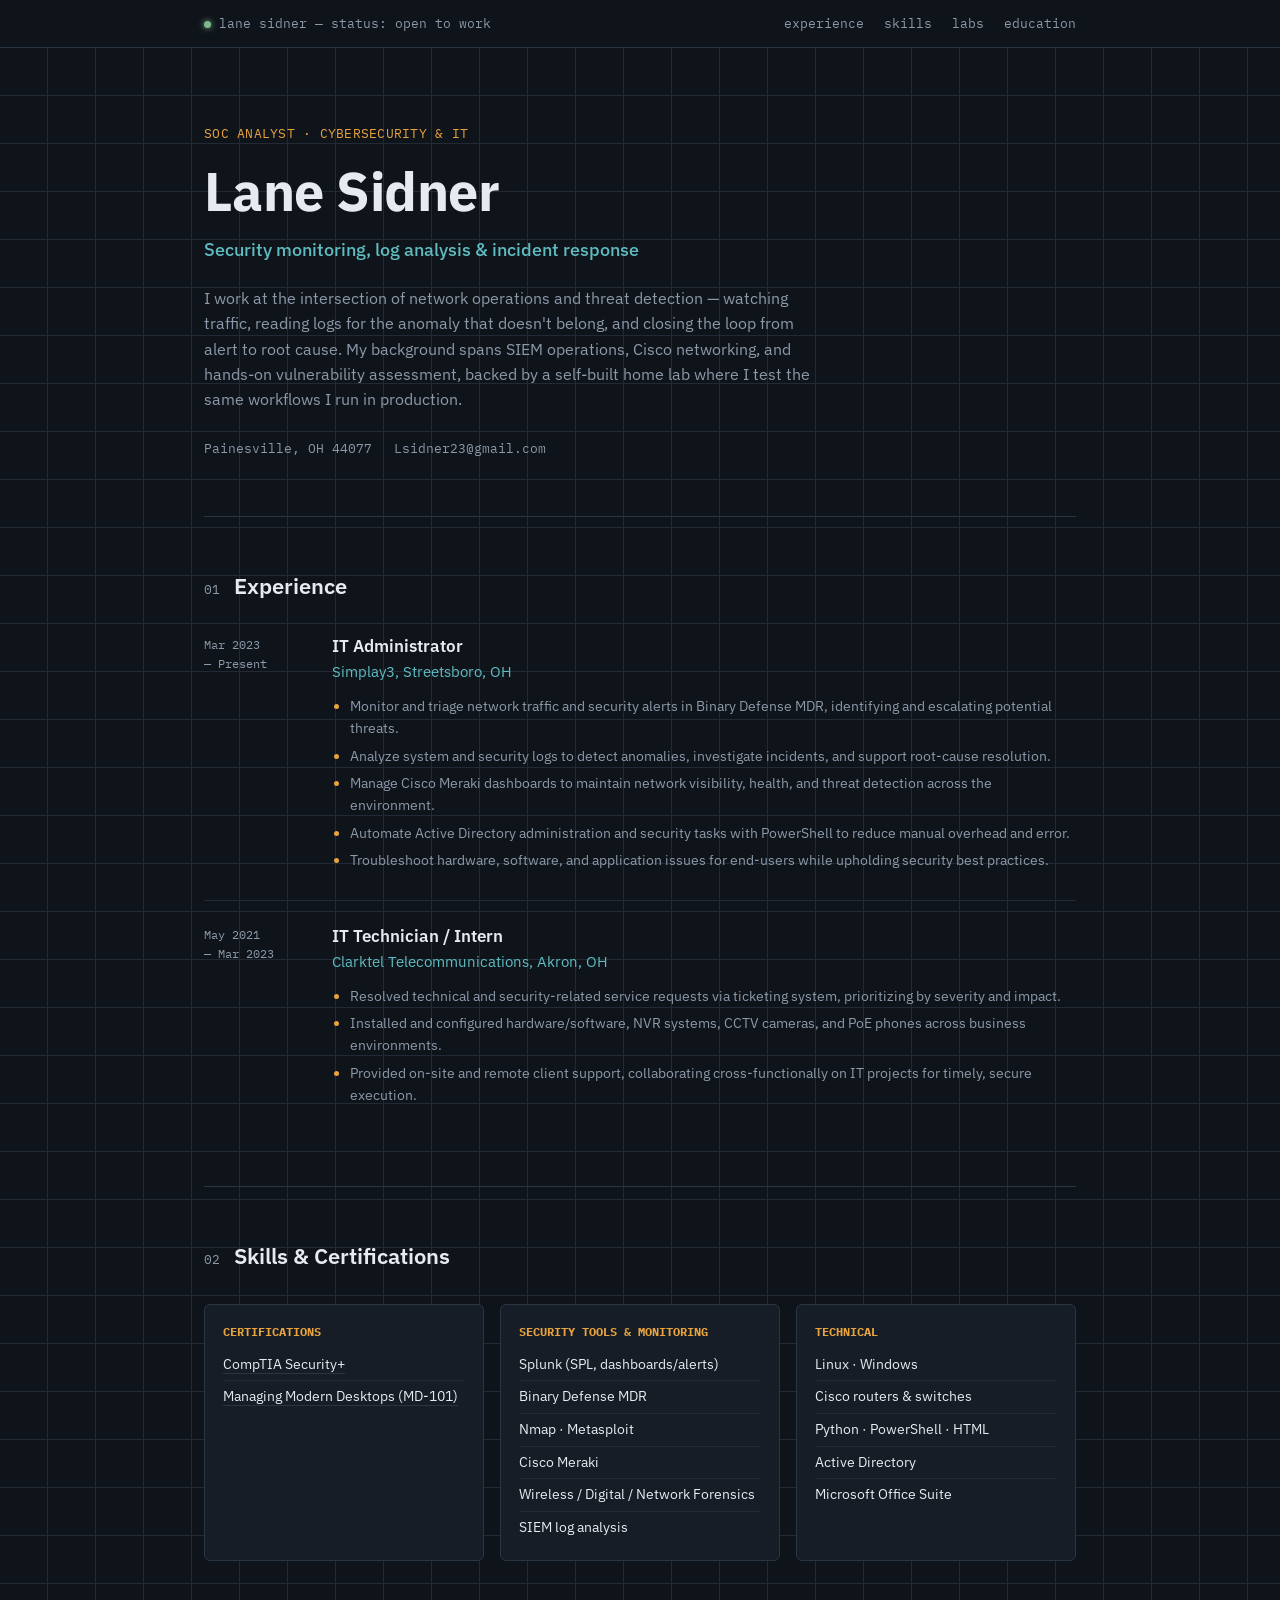
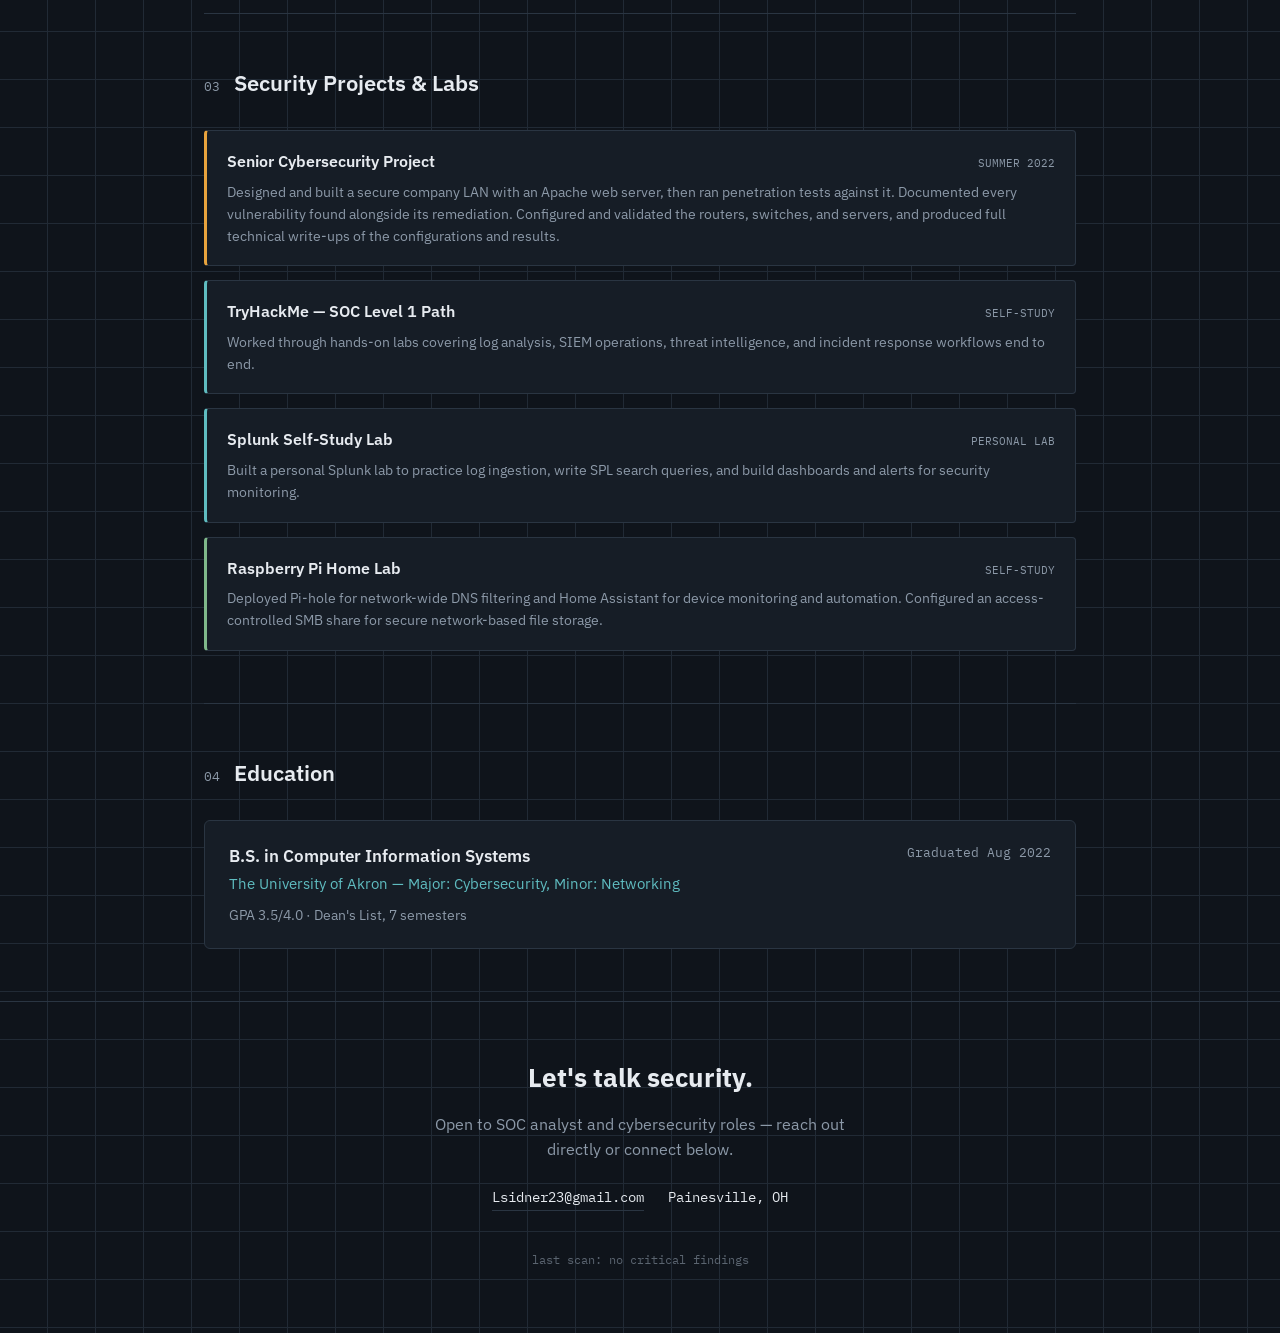
==== index.html @ 6b0961bf "added favicon to index.html" ====
<!DOCTYPE html>
<html lang="en">
<head>
<meta charset="UTF-8">
<meta name="viewport" content="width=device-width, initial-scale=1.0">
<icon rel="icon" type="image/png" href="favicon.png">
<title>Lane Sidner — SOC Analyst</title>
<link rel="preconnect" href="https://fonts.googleapis.com">
<link rel="preconnect" href="https://fonts.gstatic.com" crossorigin>
<link href="https://fonts.googleapis.com/css2?family=IBM+Plex+Sans:wght@400;500;600;700&family=IBM+Plex+Mono:wght@400;500;600&display=swap" rel="stylesheet">
<link rel="stylesheet" href="css/style.css">
</head>
<body>

  <div class="statusbar">
    <div class="statusbar-inner">
      <div><span class="dot"></span>lane sidner — status: open to work</div>
      <nav>
        <a href="#experience">experience</a>
        <a href="#skills">skills</a>
        <a href="#projects">labs</a>
        <a href="#education">education</a>
      </nav>
    </div>
  </div>

  <div class="wrap">
    <section class="hero" style="border-top:none;">
      <div class="hero-tag mono">SOC ANALYST · CYBERSECURITY & IT</div>
      <h1>Lane Sidner</h1>
      <div class="hero-role">Security monitoring, log analysis &amp; incident response</div>
      <p class="hero-summary">
        I work at the intersection of network operations and threat detection — watching traffic, reading logs for the anomaly that doesn't belong, and closing the loop from alert to root cause. My background spans SIEM operations, Cisco networking, and hands-on vulnerability assessment, backed by a self-built home lab where I test the same workflows I run in production.
      </p>
      <div class="hero-meta">
        <span>Painesville, OH 44077</span>
        <a href="mailto:Lsidner23@gmail.com">Lsidner23@gmail.com</a>
      </div>
    </section>

    <section id="experience">
      <div class="section-head">
        <span class="section-num mono">01</span>
        <h2>Experience</h2>
      </div>
      <div class="log">
        <div class="log-entry">
          <div class="log-time mono"><span>Mar 2023</span><span>— Present</span></div>
          <div class="log-body">
            <h3>IT Administrator</h3>
            <div class="org">Simplay3, Streetsboro, OH</div>
            <ul>
              <li>Monitor and triage network traffic and security alerts in Binary Defense MDR, identifying and escalating potential threats.</li>
              <li>Analyze system and security logs to detect anomalies, investigate incidents, and support root-cause resolution.</li>
              <li>Manage Cisco Meraki dashboards to maintain network visibility, health, and threat detection across the environment.</li>
              <li>Automate Active Directory administration and security tasks with PowerShell to reduce manual overhead and error.</li>
              <li>Troubleshoot hardware, software, and application issues for end-users while upholding security best practices.</li>
            </ul>
          </div>
        </div>
        <div class="log-entry">
          <div class="log-time mono"><span>May 2021</span><span>— Mar 2023</span></div>
          <div class="log-body">
            <h3>IT Technician / Intern</h3>
            <div class="org">Clarktel Telecommunications, Akron, OH</div>
            <ul>
              <li>Resolved technical and security-related service requests via ticketing system, prioritizing by severity and impact.</li>
              <li>Installed and configured hardware/software, NVR systems, CCTV cameras, and PoE phones across business environments.</li>
              <li>Provided on-site and remote client support, collaborating cross-functionally on IT projects for timely, secure execution.</li>
            </ul>
          </div>
        </div>
      </div>
    </section>

    <section id="skills">
      <div class="section-head">
        <span class="section-num mono">02</span>
        <h2>Skills &amp; Certifications</h2>
      </div>
      <div class="skill-grid">
        <div class="skill-panel">
          <h3>CERTIFICATIONS</h3>
          <ul>
            <li><a class="cert-link" href="https://www.credly.com/badges/b63eeec4-1866-4bcc-9f22-3bd7eb9d2d7c" target="_blank" rel="noopener">CompTIA Security+</a></li>
            <li><a class="cert-link" href="https://www.credly.com/badges/5a7f8c78-2824-4bd7-8160-8d146c3b6dd7" target="_blank" rel="noopener">Managing Modern Desktops (MD-101)</a></li>
          </ul>
        </div>
        <div class="skill-panel">
          <h3>SECURITY TOOLS &amp; MONITORING</h3>
          <ul>
            <li>Splunk (SPL, dashboards/alerts)</li>
            <li>Binary Defense MDR</li>
            <li>Nmap · Metasploit</li>
            <li>Cisco Meraki</li>
            <li>Wireless / Digital / Network Forensics</li>
            <li>SIEM log analysis</li>
          </ul>
        </div>
        <div class="skill-panel">
          <h3>TECHNICAL</h3>
          <ul>
            <li>Linux · Windows</li>
            <li>Cisco routers &amp; switches</li>
            <li>Python · PowerShell · HTML</li>
            <li>Active Directory</li>
            <li>Microsoft Office Suite</li>
          </ul>
        </div>
      </div>
    </section>

    <section id="projects">
      <div class="section-head">
        <span class="section-num mono">03</span>
        <h2>Security Projects &amp; Labs</h2>
      </div>
      <div class="proj-grid">
        <div class="proj">
          <div class="proj-head">
            <h3>Senior Cybersecurity Project</h3>
            <span class="sev mono">SUMMER 2022</span>
          </div>
          <p>Designed and built a secure company LAN with an Apache web server, then ran penetration tests against it. Documented every vulnerability found alongside its remediation. Configured and validated the routers, switches, and servers, and produced full technical write-ups of the configurations and results.</p>
        </div>
        <div class="proj tone-cyan">
          <div class="proj-head">
            <h3><a class="proj-link" href="https://tryhackme.com/p/flyingpurpleman" target="_blank" rel="noopener">TryHackMe — SOC Level 1 Path</a></h3>
            <span class="sev mono">SELF-STUDY</span>
          </div>
          <p>Worked through hands-on labs covering log analysis, SIEM operations, threat intelligence, and incident response workflows end to end.</p>
        </div>
        <div class="proj tone-cyan">
          <div class="proj-head">
            <h3>Splunk Self-Study Lab</h3>
            <span class="sev mono">PERSONAL LAB</span>
          </div>
          <p>Built a personal Splunk lab to practice log ingestion, write SPL search queries, and build dashboards and alerts for security monitoring.</p>
        </div>
        <div class="proj tone-green">
          <div class="proj-head">
            <h3>Raspberry Pi Home Lab</h3>
            <span class="sev mono">SELF-STUDY</span>
          </div>
          <p>Deployed Pi-hole for network-wide DNS filtering and Home Assistant for device monitoring and automation. Configured an access-controlled SMB share for secure network-based file storage.</p>
        </div>
      </div>
    </section>

    <section id="education">
      <div class="section-head">
        <span class="section-num mono">04</span>
        <h2>Education</h2>
      </div>
      <div class="edu">
        <div>
          <h3>B.S. in Computer Information Systems</h3>
          <div class="school">The University of Akron — Major: Cybersecurity, Minor: Networking</div>
          <div class="details">GPA 3.5/4.0 · Dean's List, 7 semesters</div>
        </div>
        <div class="date mono">Graduated Aug 2022</div>
      </div>
    </section>
  </div>

  <footer>
    <div class="wrap">
      <h2>Let's talk security.</h2>
      <p>Open to SOC analyst and cybersecurity roles — reach out directly or connect below.</p>
      <div class="contact-row">
        <a href="mailto:Lsidner23@gmail.com">Lsidner23@gmail.com</a>
        <span>Painesville, OH</span>
      </div>
      <div class="foot-note">last scan: no critical findings</div>
    </div>
  </footer>

</body>
</html>
---- css/style.css ----
:root{
    --bg: #0F141B;
    --bg-panel: #161D26;
    --bg-panel-raised: #1B2430;
    --line: #2A3542;
    --line-soft: #212A35;
    --text: #E7EBF0;
    --text-dim: #8C99A8;
    --amber: #E8A33D;
    --cyan: #5FBCC0;
    --red: #D9695F;
    --green: #7FB88A;
  }
  *{box-sizing:border-box; margin:0; padding:0;}
  html{scroll-behavior:smooth;}
  body{
    background: var(--bg);
    color: var(--text);
    font-family: 'IBM Plex Sans', sans-serif;
    line-height: 1.55;
    -webkit-font-smoothing: antialiased;
  }
  .mono{ font-family:'IBM Plex Mono', monospace; }
  a{ color: inherit; }

  /* subtle background grid, evokes a monitoring console without being literal */
  body{
    background-image:
      linear-gradient(var(--line-soft) 1px, transparent 1px),
      linear-gradient(90deg, var(--line-soft) 1px, transparent 1px);
    background-size: 48px 48px;
    background-position: -1px -1px;
  }

  .wrap{ max-width: 920px; margin: 0 auto; padding: 0 24px; }

  /* ---------- Top status bar ---------- */
  .statusbar{
    border-bottom: 1px solid var(--line);
    background: rgba(15,20,27,0.9);
    backdrop-filter: blur(6px);
    position: sticky; top:0; z-index: 10;
  }
  .statusbar-inner{
    max-width: 920px; margin:0 auto; padding: 14px 24px;
    display:flex; align-items:center; justify-content:space-between;
    font-family:'IBM Plex Mono', monospace; font-size: 12.5px; color: var(--text-dim);
  }
  .statusbar-inner .dot{
    display:inline-block; width:7px; height:7px; border-radius:50%;
    background: var(--green); margin-right:8px; box-shadow: 0 0 6px var(--green);
  }
  .statusbar nav{ display:flex; gap: 20px; }
  .statusbar nav a{ text-decoration:none; color: var(--text-dim); transition: color .15s; }
  .statusbar nav a:hover{ color: var(--cyan); }

  /* ---------- Hero ---------- */
  .hero{ padding: 76px 0 56px; }
  .hero-tag{
    font-family:'IBM Plex Mono', monospace;
    font-size: 12.5px; color: var(--amber);
    letter-spacing: 0.02em;
    margin-bottom: 18px;
  }
  .hero h1{
    font-size: clamp(2.4rem, 6vw, 3.4rem);
    font-weight: 700;
    letter-spacing: -0.01em;
    line-height: 1.08;
    max-width: 11ch;
  }
  .hero-role{
    margin-top: 14px;
    font-size: 1.15rem;
    color: var(--cyan);
    font-weight: 500;
  }
  .hero-summary{
    margin-top: 22px;
    max-width: 62ch;
    color: var(--text-dim);
    font-size: 1.02rem;
  }
  .hero-meta{
    margin-top: 28px;
    display:flex; flex-wrap:wrap; gap: 10px 22px;
    font-family:'IBM Plex Mono', monospace;
    font-size: 13px; color: var(--text-dim);
  }
  .hero-meta a{ text-decoration:none; color: var(--text-dim); }
  .hero-meta a:hover{ color: var(--amber); }

  /* ---------- Section shell ---------- */
  section{ padding: 52px 0; border-top: 1px solid var(--line); }
  .section-head{
    display:flex; align-items:baseline; gap: 14px;
    margin-bottom: 30px;
  }
  .section-num{
    font-family:'IBM Plex Mono', monospace;
    color: var(--text-dim); font-size: 13px;
  }
  .section-head h2{
    font-size: 1.4rem; font-weight: 600;
  }

  /* ---------- Skills: grouped panels ---------- */
  .skill-grid{
    display:grid; grid-template-columns: repeat(3, 1fr); gap: 16px;
  }
  .skill-panel{
    background: var(--bg-panel);
    border: 1px solid var(--line);
    border-radius: 6px;
    padding: 18px 18px 16px;
  }
  .skill-panel h3{
    font-family:'IBM Plex Mono', monospace;
    font-size: 12px; color: var(--amber);
    margin-bottom: 12px;
  }
  .skill-panel ul{ list-style:none; }
  .skill-panel li{
    font-size: 14px; color: var(--text);
    padding: 5px 0;
    border-top: 1px solid var(--line-soft);
  }
  .skill-panel li:first-child{ border-top:none; padding-top:0; }
  .cert-link{
    text-decoration: none; color: var(--text);
    border-bottom: 1px solid var(--line);
    transition: color .15s, border-color .15s;
  }
  .cert-link:hover{ color: var(--amber); border-color: var(--amber); }

  /* ---------- Experience: log entries ---------- */
  .log{ display:flex; flex-direction:column; }
  .log-entry{
    display:grid;
    grid-template-columns: 108px 1fr;
    gap: 20px;
    padding: 22px 0;
    border-top: 1px solid var(--line-soft);
  }
  .log-entry:first-child{ border-top:none; padding-top:0; }
  .log-time{
    font-family:'IBM Plex Mono', monospace;
    font-size: 12px; color: var(--text-dim);
    padding-top: 3px;
  }
  .log-time span{ display:block; }
  .log-body h3{ font-size: 1.05rem; font-weight: 600; }
  .log-body .org{ color: var(--cyan); font-size: 0.92rem; margin-top: 2px; }
  .log-body ul{ margin-top: 12px; padding-left: 18px; }
  .log-body li{ font-size: 14px; color: var(--text-dim); margin-bottom: 6px; }
  .log-body li::marker{ color: var(--amber); }

  /* ---------- Projects: incident-card style ---------- */
  .proj-grid{ display:flex; flex-direction:column; gap: 14px; }
  .proj{
    background: var(--bg-panel);
    border: 1px solid var(--line);
    border-left: 3px solid var(--amber);
    border-radius: 4px;
    padding: 18px 20px;
  }
  .proj.tone-cyan{ border-left-color: var(--cyan); }
  .proj.tone-green{ border-left-color: var(--green); }
  .proj-head{
    display:flex; align-items:baseline; justify-content:space-between; gap:12px; flex-wrap:wrap;
  }
  .proj-head h3{ font-size: 1rem; font-weight: 600; }
  .proj-head .sev{
    font-family:'IBM Plex Mono', monospace; font-size: 11px; color: var(--text-dim);
  }
  .proj p{ margin-top: 8px; color: var(--text-dim); font-size: 14px; }
  .proj-link{
  text-decoration: none; color: inherit;
  border-bottom: 1px solid transparent;
  transition: color .15s, border-color .15s;
}
.proj-link:hover{ color: var(--cyan); border-bottom-color: var(--cyan); }
.directory-link{
  display:inline-block; margin-top:20px; color:var(--amber);
  font-size:12px; text-decoration:none; letter-spacing:.01em;
  transition:color .15s;
}
.directory-link:hover{ color:var(--cyan); }

/* ---------- Project directory and detail pages ---------- */
.page-header{ padding:56px 0 34px; }
.page-header h1{ font-size:clamp(2rem,5vw,3rem); line-height:1.1; margin-top:12px; }
.page-header p{ max-width:62ch; margin-top:16px; color:var(--text-dim); }
.back-link{
  color:var(--text-dim); font-size:12px; text-decoration:none;
  transition:color .15s;
}
.back-link:hover{ color:var(--cyan); }
.directory-grid{ display:grid; grid-template-columns:repeat(2,1fr); gap:16px; }
.directory-card{
  display:block; background:var(--bg-panel); border:1px solid var(--line);
  border-left:3px solid var(--amber); border-radius:4px; padding:20px;
  text-decoration:none; transition:border-color .15s, background .15s;
}
.directory-card.tone-cyan{ border-left-color:var(--cyan); }
.directory-card.tone-green{ border-left-color:var(--green); }
.directory-card:hover{ background:var(--bg-panel-raised); border-color:var(--cyan); }
.directory-card h2{ font-size:1.05rem; font-weight:600; }
.directory-card .meta{ display:block; margin-top:8px; color:var(--text-dim); font:11px 'IBM Plex Mono',monospace; }
.directory-card p{ margin-top:14px; color:var(--text-dim); font-size:14px; }
.detail-header{ border-bottom:1px solid var(--line); }
.detail-label{ color:var(--amber); font:12px 'IBM Plex Mono',monospace; letter-spacing:.03em; }
.detail-layout{ display:grid; grid-template-columns:1fr 240px; gap:40px; padding:48px 0 64px; }
.detail-body h2{ font-size:1.15rem; margin:30px 0 10px; }
.detail-body h2:first-child{ margin-top:0; }
.detail-body p, .detail-body li{ color:var(--text-dim); font-size:15px; }
.detail-body ul{ padding-left:20px; margin-top:10px; }
.detail-body li{ margin-bottom:8px; }
.detail-sidebar{ border-left:1px solid var(--line); padding-left:22px; }
.detail-sidebar h2{ color:var(--amber); font:12px 'IBM Plex Mono',monospace; margin-bottom:12px; }
.detail-sidebar ul{ list-style:none; }
.detail-sidebar li{ border-top:1px solid var(--line-soft); color:var(--text-dim); font-size:13px; padding:8px 0; }
.detail-sidebar li:first-child{ border-top:0; padding-top:0; }

  /* ---------- Education ---------- */
  .edu{
    background: var(--bg-panel);
    border: 1px solid var(--line);
    border-radius: 6px;
    padding: 22px 24px;
    display:flex; justify-content:space-between; align-items:flex-start; gap: 20px; flex-wrap:wrap;
  }
  .edu h3{ font-size: 1.05rem; font-weight: 600; }
  .edu .school{ color: var(--cyan); margin-top: 3px; font-size: 0.92rem; }
  .edu .details{ margin-top: 10px; color: var(--text-dim); font-size: 13.5px; }
  .edu .date{
    font-family:'IBM Plex Mono', monospace; font-size: 12.5px; color: var(--text-dim);
    white-space: nowrap;
  }

  /* ---------- Footer / contact ---------- */
  footer{
    padding: 56px 0 64px;
    border-top: 1px solid var(--line);
    text-align:center;
  }
  footer h2{ font-size: 1.6rem; font-weight: 700; margin-bottom: 14px; }
  footer p{ color: var(--text-dim); max-width: 44ch; margin: 0 auto 26px; }
  .contact-row{
    display:flex; justify-content:center; gap: 24px; flex-wrap:wrap;
    font-family:'IBM Plex Mono', monospace; font-size: 13.5px;
  }
  .contact-row a{ text-decoration:none; color: var(--text); border-bottom: 1px solid var(--line); padding-bottom: 2px; transition: border-color .15s, color .15s; }
  .contact-row a:hover{ color: var(--amber); border-color: var(--amber); }
  .foot-note{
    margin-top: 40px; font-family:'IBM Plex Mono', monospace; font-size: 11.5px; color: var(--text-dim); opacity:.6;
  }

  @media (max-width: 720px){
    .skill-grid{ grid-template-columns: 1fr; }
    .directory-grid{ grid-template-columns:1fr; }
    .detail-layout{ grid-template-columns:1fr; gap:28px; }
    .detail-sidebar{ border-left:0; border-top:1px solid var(--line); padding:22px 0 0; }
    .log-entry{ grid-template-columns: 1fr; gap: 6px; }
    .statusbar nav{ gap: 14px; }
    .statusbar nav a:nth-child(4){ display:none; }
  }
  @media (prefers-reduced-motion: reduce){
    html{ scroll-behavior:auto; }
  }
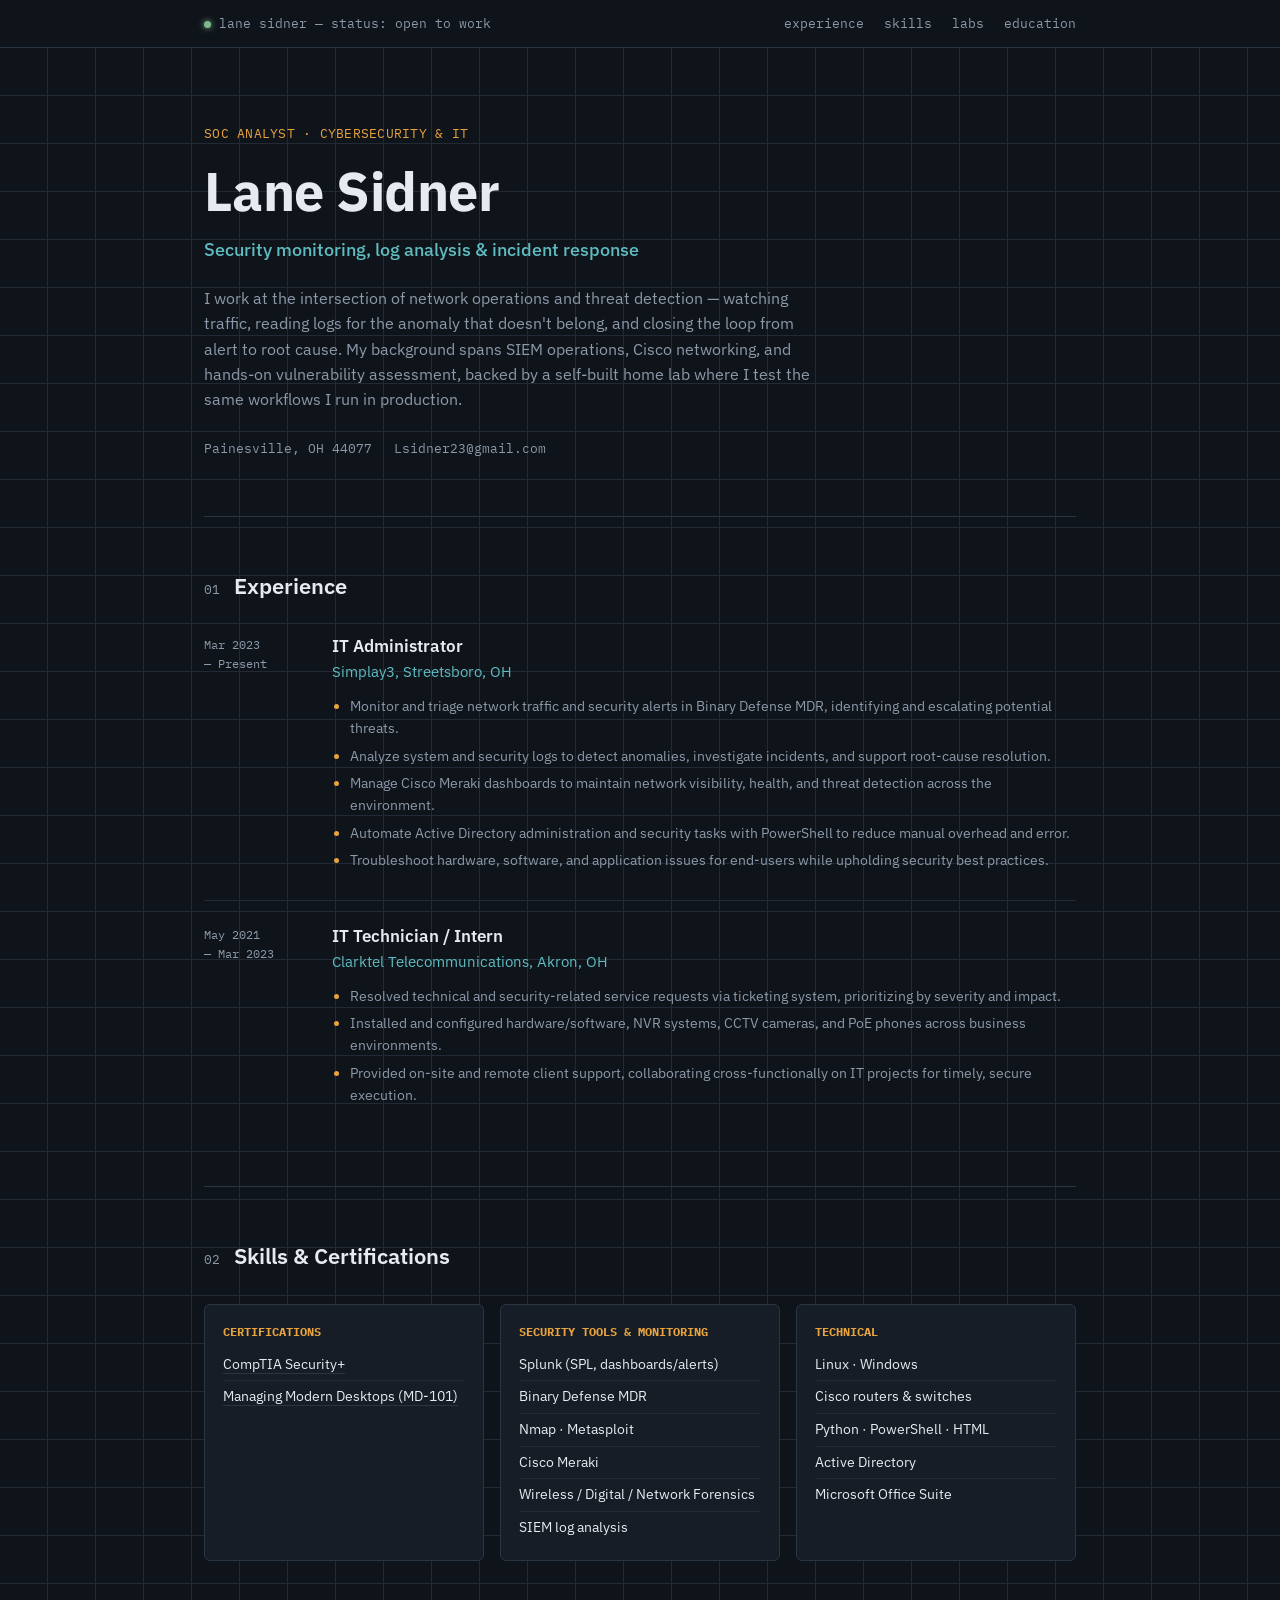
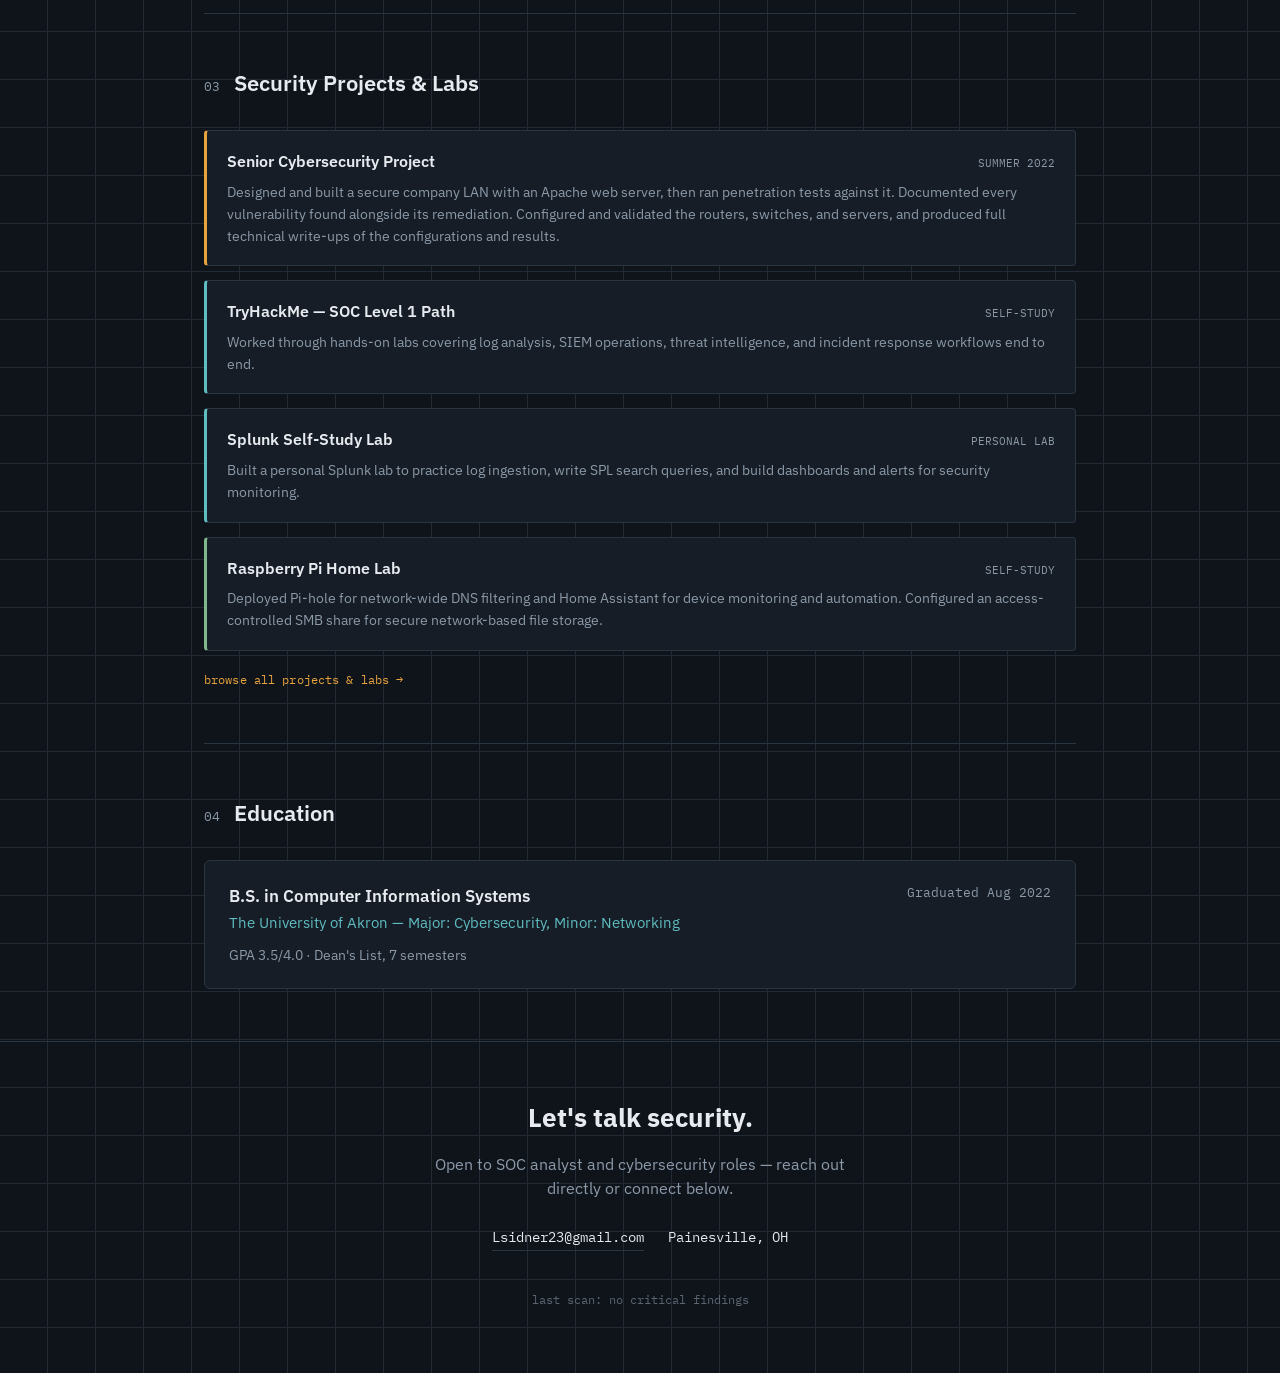
==== commit c7b549be: "Merge branch 'main' of https://github.com/lnsydnr/portfolio" ====
--- a/index.html
+++ b/index.html
@@ -18,7 +18,7 @@
       <nav>
         <a href="#experience">experience</a>
         <a href="#skills">skills</a>
-        <a href="#projects">labs</a>
+        <a href="projects/index.html">labs</a>
         <a href="#education">education</a>
       </nav>
     </div>
@@ -116,35 +116,36 @@
         <h2>Security Projects &amp; Labs</h2>
       </div>
       <div class="proj-grid">
-        <div class="proj">
+        <article class="proj">
           <div class="proj-head">
-            <h3>Senior Cybersecurity Project</h3>
+            <h3><a class="proj-link" href="projects/senior-cybersecurity-project.html">Senior Cybersecurity Project</a></h3>
             <span class="sev mono">SUMMER 2022</span>
           </div>
           <p>Designed and built a secure company LAN with an Apache web server, then ran penetration tests against it. Documented every vulnerability found alongside its remediation. Configured and validated the routers, switches, and servers, and produced full technical write-ups of the configurations and results.</p>
-        </div>
-        <div class="proj tone-cyan">
+        </article>
+        <article class="proj tone-cyan">
           <div class="proj-head">
-            <h3><a class="proj-link" href="https://tryhackme.com/p/flyingpurpleman" target="_blank" rel="noopener">TryHackMe — SOC Level 1 Path</a></h3>
+            <h3><a class="proj-link" href="projects/tryhackme-soc-level-1.html">TryHackMe — SOC Level 1 Path</a></h3>
             <span class="sev mono">SELF-STUDY</span>
           </div>
           <p>Worked through hands-on labs covering log analysis, SIEM operations, threat intelligence, and incident response workflows end to end.</p>
-        </div>
-        <div class="proj tone-cyan">
+        </article>
+        <article class="proj tone-cyan">
           <div class="proj-head">
-            <h3>Splunk Self-Study Lab</h3>
+            <h3><a class="proj-link" href="projects/splunk-self-study-lab.html">Splunk Self-Study Lab</a></h3>
             <span class="sev mono">PERSONAL LAB</span>
           </div>
           <p>Built a personal Splunk lab to practice log ingestion, write SPL search queries, and build dashboards and alerts for security monitoring.</p>
-        </div>
-        <div class="proj tone-green">
+        </article>
+        <article class="proj tone-green">
           <div class="proj-head">
-            <h3>Raspberry Pi Home Lab</h3>
+            <h3><a class="proj-link" href="projects/raspberry-pi-home-lab.html">Raspberry Pi Home Lab</a></h3>
             <span class="sev mono">SELF-STUDY</span>
           </div>
           <p>Deployed Pi-hole for network-wide DNS filtering and Home Assistant for device monitoring and automation. Configured an access-controlled SMB share for secure network-based file storage.</p>
-        </div>
+        </article>
       </div>
+      <a class="directory-link mono" href="projects/index.html">browse all projects &amp; labs →</a>
     </section>
 
     <section id="education">
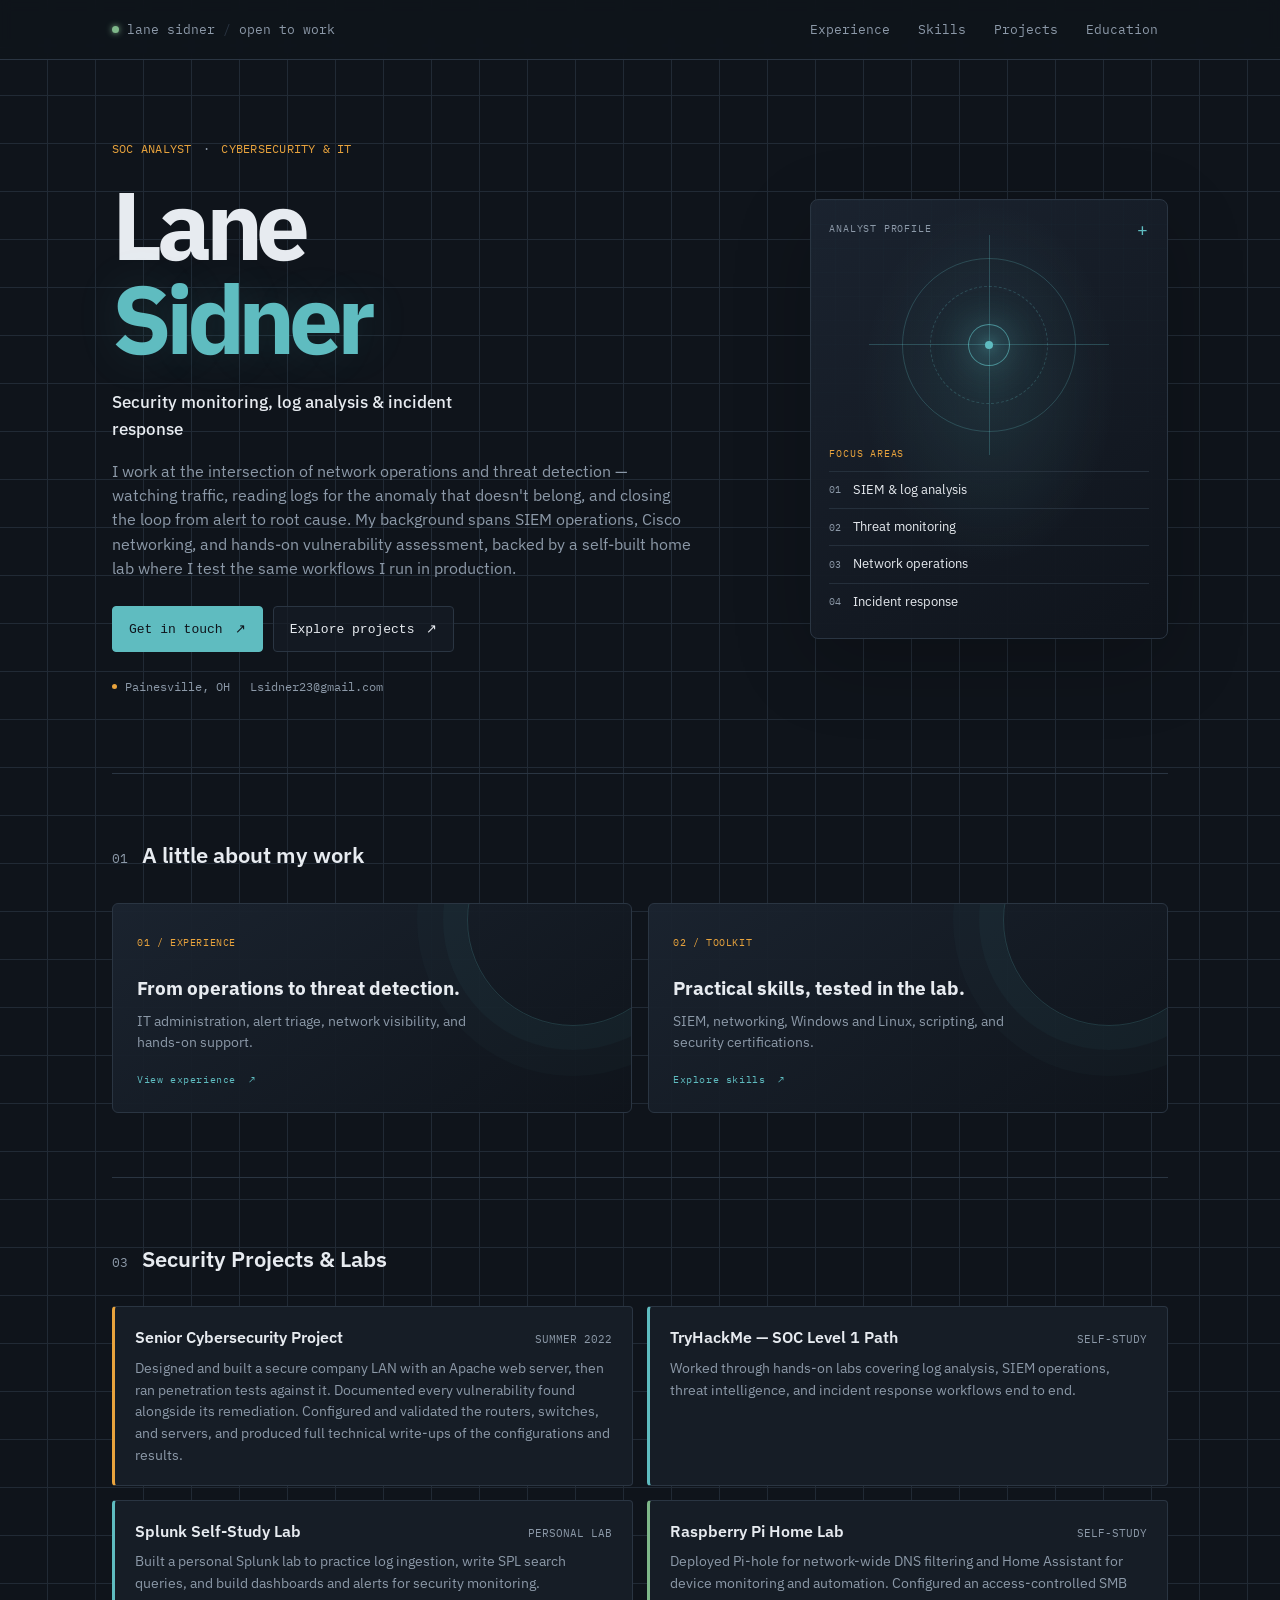
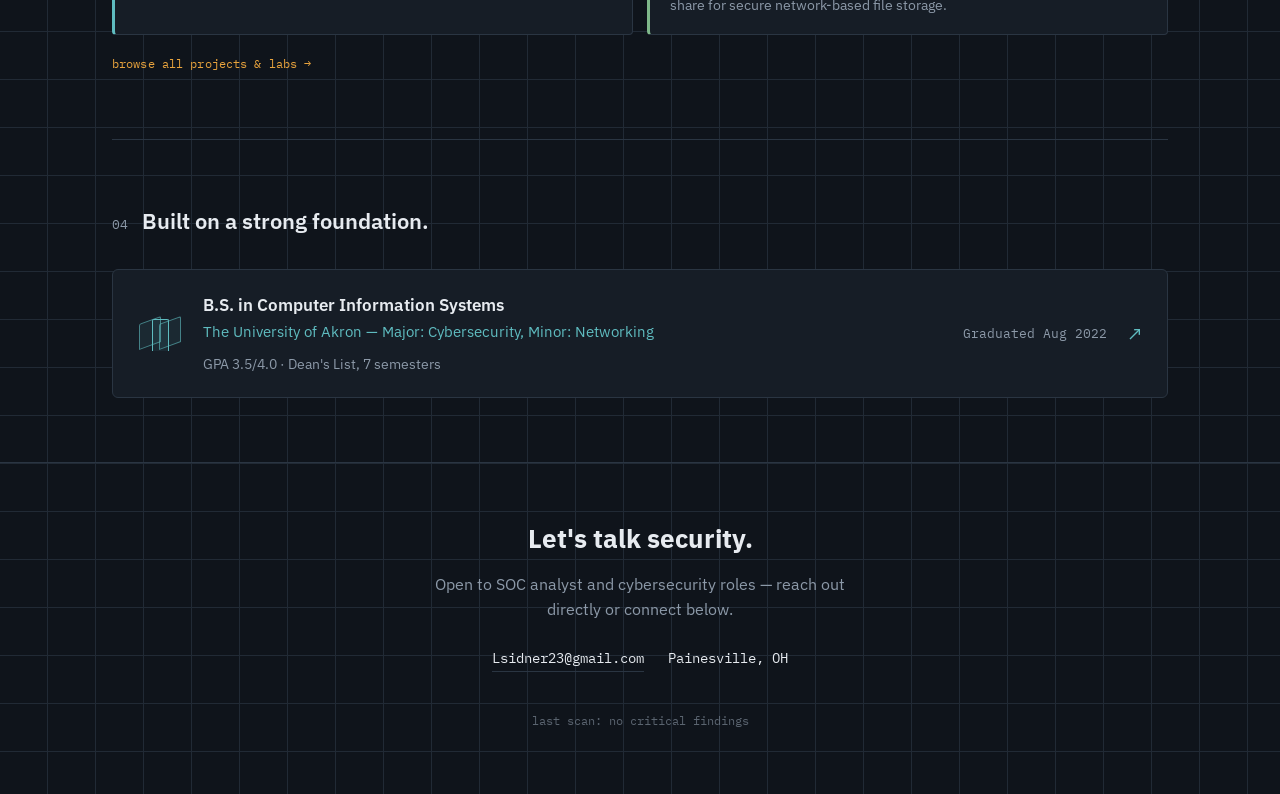
==== commit d81e2a3a: "Redesign portfolio sections and navigation Co-authored-by: Copilot App <223556219+Copilot@users.nore" ====
--- a/index.html
+++ b/index.html
@@ -3,110 +3,88 @@
 <head>
 <meta charset="UTF-8">
 <meta name="viewport" content="width=device-width, initial-scale=1.0">
-<icon rel="icon" type="image/png" href="favicon.png">
+<link rel="icon" type="image/png" href="/images/favicon.png">
+<link rel="apple-touch-icon" sizes="180x180" href="/apple-touch-icon.png">
 <title>Lane Sidner — SOC Analyst</title>
 <link rel="preconnect" href="https://fonts.googleapis.com">
 <link rel="preconnect" href="https://fonts.gstatic.com" crossorigin>
 <link href="https://fonts.googleapis.com/css2?family=IBM+Plex+Sans:wght@400;500;600;700&family=IBM+Plex+Mono:wght@400;500;600&display=swap" rel="stylesheet">
 <link rel="stylesheet" href="css/style.css">
 </head>
-<body>
+<body class="home-page">
 
+  <a class="skip-link" href="#main">Skip to content</a>
   <div class="statusbar">
     <div class="statusbar-inner">
-      <div><span class="dot"></span>lane sidner — status: open to work</div>
-      <nav>
-        <a href="#experience">experience</a>
-        <a href="#skills">skills</a>
-        <a href="projects/index.html">labs</a>
-        <a href="#education">education</a>
+      <a class="brand-link" href="index.html"><span class="dot"></span>lane sidner <span class="brand-divider">/</span> open to work</a>
+      <nav aria-label="Main navigation">
+        <a href="experience/index.html">Experience</a>
+        <a href="skills/index.html">Skills</a>
+        <a href="projects/index.html">Projects</a>
+        <a href="education/index.html">Education</a>
       </nav>
     </div>
   </div>
 
-  <div class="wrap">
-    <section class="hero" style="border-top:none;">
-      <div class="hero-tag mono">SOC ANALYST · CYBERSECURITY & IT</div>
-      <h1>Lane Sidner</h1>
-      <div class="hero-role">Security monitoring, log analysis &amp; incident response</div>
-      <p class="hero-summary">
-        I work at the intersection of network operations and threat detection — watching traffic, reading logs for the anomaly that doesn't belong, and closing the loop from alert to root cause. My background spans SIEM operations, Cisco networking, and hands-on vulnerability assessment, backed by a self-built home lab where I test the same workflows I run in production.
-      </p>
-      <div class="hero-meta">
-        <span>Painesville, OH 44077</span>
-        <a href="mailto:Lsidner23@gmail.com">Lsidner23@gmail.com</a>
+  <main id="main" class="wrap">
+    <section class="hero">
+      <div class="hero-layout">
+        <div class="hero-content">
+          <div class="hero-tag mono">SOC ANALYST <span>·</span> CYBERSECURITY &amp; IT</div>
+          <h1>Lane <span>Sidner</span></h1>
+          <div class="hero-role">Security monitoring, log analysis &amp; incident response</div>
+          <p class="hero-summary">
+            I work at the intersection of network operations and threat detection — watching traffic, reading logs for the anomaly that doesn't belong, and closing the loop from alert to root cause. My background spans SIEM operations, Cisco networking, and hands-on vulnerability assessment, backed by a self-built home lab where I test the same workflows I run in production.
+          </p>
+          <div class="hero-actions">
+            <a class="button button-primary" href="mailto:Lsidner23@gmail.com">Get in touch <span aria-hidden="true">↗</span></a>
+            <a class="button button-secondary" href="projects/index.html">Explore projects <span aria-hidden="true">↗</span></a>
+          </div>
+          <div class="hero-meta">
+            <span>Painesville, OH</span>
+            <a href="mailto:Lsidner23@gmail.com">Lsidner23@gmail.com</a>
+          </div>
+        </div>
+        <aside class="focus-card" aria-label="Areas of focus">
+          <div class="focus-card-top mono"><span>ANALYST PROFILE</span><span class="focus-mark" aria-hidden="true">+</span></div>
+          <div class="focus-visual" aria-hidden="true">
+            <div class="focus-orbit focus-orbit-outer"></div>
+            <div class="focus-orbit focus-orbit-inner"></div>
+            <div class="focus-core"><span></span></div>
+            <div class="focus-crosshair focus-crosshair-horizontal"></div>
+            <div class="focus-crosshair focus-crosshair-vertical"></div>
+          </div>
+          <div class="focus-card-bottom">
+            <span class="focus-caption mono">FOCUS AREAS</span>
+            <ul>
+              <li><span class="focus-index mono">01</span> SIEM &amp; log analysis</li>
+              <li><span class="focus-index mono">02</span> Threat monitoring</li>
+              <li><span class="focus-index mono">03</span> Network operations</li>
+              <li><span class="focus-index mono">04</span> Incident response</li>
+            </ul>
+          </div>
+        </aside>
       </div>
     </section>
 
-    <section id="experience">
+    <section class="home-overview" aria-labelledby="overview-heading">
       <div class="section-head">
         <span class="section-num mono">01</span>
-        <h2>Experience</h2>
+        <h2 id="overview-heading">A little about my work</h2>
       </div>
-      <div class="log">
-        <div class="log-entry">
-          <div class="log-time mono"><span>Mar 2023</span><span>— Present</span></div>
-          <div class="log-body">
-            <h3>IT Administrator</h3>
-            <div class="org">Simplay3, Streetsboro, OH</div>
-            <ul>
-              <li>Monitor and triage network traffic and security alerts in Binary Defense MDR, identifying and escalating potential threats.</li>
-              <li>Analyze system and security logs to detect anomalies, investigate incidents, and support root-cause resolution.</li>
-              <li>Manage Cisco Meraki dashboards to maintain network visibility, health, and threat detection across the environment.</li>
-              <li>Automate Active Directory administration and security tasks with PowerShell to reduce manual overhead and error.</li>
-              <li>Troubleshoot hardware, software, and application issues for end-users while upholding security best practices.</li>
-            </ul>
-          </div>
-        </div>
-        <div class="log-entry">
-          <div class="log-time mono"><span>May 2021</span><span>— Mar 2023</span></div>
-          <div class="log-body">
-            <h3>IT Technician / Intern</h3>
-            <div class="org">Clarktel Telecommunications, Akron, OH</div>
-            <ul>
-              <li>Resolved technical and security-related service requests via ticketing system, prioritizing by severity and impact.</li>
-              <li>Installed and configured hardware/software, NVR systems, CCTV cameras, and PoE phones across business environments.</li>
-              <li>Provided on-site and remote client support, collaborating cross-functionally on IT projects for timely, secure execution.</li>
-            </ul>
-          </div>
-        </div>
-      </div>
-    </section>
-
-    <section id="skills">
-      <div class="section-head">
-        <span class="section-num mono">02</span>
-        <h2>Skills &amp; Certifications</h2>
-      </div>
-      <div class="skill-grid">
-        <div class="skill-panel">
-          <h3>CERTIFICATIONS</h3>
-          <ul>
-            <li><a class="cert-link" href="https://www.credly.com/badges/b63eeec4-1866-4bcc-9f22-3bd7eb9d2d7c" target="_blank" rel="noopener">CompTIA Security+</a></li>
-            <li><a class="cert-link" href="https://www.credly.com/badges/5a7f8c78-2824-4bd7-8160-8d146c3b6dd7" target="_blank" rel="noopener">Managing Modern Desktops (MD-101)</a></li>
-          </ul>
-        </div>
-        <div class="skill-panel">
-          <h3>SECURITY TOOLS &amp; MONITORING</h3>
-          <ul>
-            <li>Splunk (SPL, dashboards/alerts)</li>
-            <li>Binary Defense MDR</li>
-            <li>Nmap · Metasploit</li>
-            <li>Cisco Meraki</li>
-            <li>Wireless / Digital / Network Forensics</li>
-            <li>SIEM log analysis</li>
-          </ul>
-        </div>
-        <div class="skill-panel">
-          <h3>TECHNICAL</h3>
-          <ul>
-            <li>Linux · Windows</li>
-            <li>Cisco routers &amp; switches</li>
-            <li>Python · PowerShell · HTML</li>
-            <li>Active Directory</li>
-            <li>Microsoft Office Suite</li>
-          </ul>
-        </div>
+      <div class="overview-grid">
+        <a class="overview-card overview-experience" href="experience/index.html">
+          <span class="overview-index mono">01 / EXPERIENCE</span>
+          <h3>From operations to threat detection.</h3>
+          <p>IT administration, alert triage, network visibility, and hands-on support.</p>
+          <span class="overview-link mono">View experience <span aria-hidden="true">↗</span></span>
+        </a>
+        <a class="overview-card overview-skills" href="skills/index.html">
+          <span class="overview-index mono">02 / TOOLKIT</span>
+          <h3>Practical skills, tested in the lab.</h3>
+          <p>SIEM, networking, Windows and Linux, scripting, and security certifications.</p>
+          <span class="overview-link mono">Explore skills <span aria-hidden="true">↗</span></span>
+        </a>
       </div>
     </section>
 
@@ -148,21 +126,23 @@
       <a class="directory-link mono" href="projects/index.html">browse all projects &amp; labs →</a>
     </section>
 
-    <section id="education">
+    <section class="home-education" id="education">
       <div class="section-head">
         <span class="section-num mono">04</span>
-        <h2>Education</h2>
+        <h2>Built on a strong foundation.</h2>
       </div>
-      <div class="edu">
-        <div>
+      <a class="edu edu-link" href="education/index.html">
+        <span class="edu-icon" aria-hidden="true"><span></span><span></span><span></span></span>
+        <div class="edu-copy">
           <h3>B.S. in Computer Information Systems</h3>
           <div class="school">The University of Akron — Major: Cybersecurity, Minor: Networking</div>
           <div class="details">GPA 3.5/4.0 · Dean's List, 7 semesters</div>
         </div>
         <div class="date mono">Graduated Aug 2022</div>
-      </div>
+        <span class="edu-arrow" aria-hidden="true">↗</span>
+      </a>
     </section>
-  </div>
+  </main>
 
   <footer>
     <div class="wrap">
--- a/css/style.css
+++ b/css/style.css
@@ -12,7 +12,7 @@
     --green: #7FB88A;
   }
   *{box-sizing:border-box; margin:0; padding:0;}
-  html{scroll-behavior:smooth;}
+  html{scroll-behavior:smooth; scroll-padding-top:88px;}
   body{
     background: var(--bg);
     color: var(--text);
@@ -22,6 +22,11 @@
   }
   .mono{ font-family:'IBM Plex Mono', monospace; }
   a{ color: inherit; }
+  a:focus-visible{
+    outline:2px solid var(--cyan);
+    outline-offset:4px;
+    border-radius:2px;
+  }
 
   /* subtle background grid, evokes a monitoring console without being literal */
   body{
@@ -33,6 +38,14 @@
   }
 
   .wrap{ max-width: 920px; margin: 0 auto; padding: 0 24px; }
+  .home-page main.wrap{ max-width:1120px; padding-right:32px; padding-left:32px; }
+  .skip-link{
+    position:fixed; top:12px; left:12px; z-index:20;
+    transform:translateY(-160%); padding:10px 14px;
+    background:var(--cyan); color:var(--bg); font-weight:600;
+    text-decoration:none; border-radius:4px;
+  }
+  .skip-link:focus{ transform:translateY(0); }
 
   /* ---------- Top status bar ---------- */
   .statusbar{
@@ -46,52 +59,151 @@
     display:flex; align-items:center; justify-content:space-between;
     font-family:'IBM Plex Mono', monospace; font-size: 12.5px; color: var(--text-dim);
   }
+  .home-page .statusbar-inner{ max-width:1120px; padding:12px 32px; }
   .statusbar-inner .dot{
     display:inline-block; width:7px; height:7px; border-radius:50%;
     background: var(--green); margin-right:8px; box-shadow: 0 0 6px var(--green);
   }
-  .statusbar nav{ display:flex; gap: 20px; }
-  .statusbar nav a{ text-decoration:none; color: var(--text-dim); transition: color .15s; }
-  .statusbar nav a:hover{ color: var(--cyan); }
+  .statusbar nav{ display:flex; gap: 8px; }
+  .statusbar nav a{
+    padding:8px 10px; text-decoration:none; color: var(--text-dim);
+    transition: color .15s, background .15s; border-radius:4px;
+  }
+  .statusbar nav a:hover{ color: var(--cyan); background:rgba(95,188,192,.08); }
+  .statusbar nav a[aria-current="page"]{ color:var(--text); background:rgba(95,188,192,.1); }
+  .brand-link{ display:flex; align-items:center; color:var(--text-dim); text-decoration:none; }
+  .brand-link:hover{ color:var(--text); }
+  .brand-link .dot{ flex:0 0 auto; }
+  .brand-divider{ padding:0 8px; color:var(--line); }
 
   /* ---------- Hero ---------- */
-  .hero{ padding: 76px 0 56px; }
+  .hero{ padding: 80px 0 76px; border-top:0; }
+  .hero-layout{
+    display:grid; grid-template-columns:minmax(0,1.25fr) minmax(280px,.75fr);
+    align-items:center; gap:clamp(40px,8vw,104px);
+  }
   .hero-tag{
     font-family:'IBM Plex Mono', monospace;
-    font-size: 12.5px; color: var(--amber);
+    font-size: 12px; color: var(--amber);
     letter-spacing: 0.02em;
     margin-bottom: 18px;
   }
+  .hero-tag span{ color:var(--text-dim); padding:0 4px; }
   .hero h1{
-    font-size: clamp(2.4rem, 6vw, 3.4rem);
+    font-size: clamp(3.4rem, 8vw, 6rem);
     font-weight: 700;
-    letter-spacing: -0.01em;
-    line-height: 1.08;
-    max-width: 11ch;
+    letter-spacing: -0.065em;
+    line-height: .98;
+  }
+  .hero h1 span{
+    display:block; color:var(--cyan);
+    text-shadow:0 0 48px rgba(95,188,192,.14);
   }
   .hero-role{
-    margin-top: 14px;
-    font-size: 1.15rem;
-    color: var(--cyan);
-    font-weight: 500;
+    margin-top: 24px; max-width:34ch;
+    font-size: 1.08rem; color: var(--text); font-weight: 500;
   }
   .hero-summary{
-    margin-top: 22px;
-    max-width: 62ch;
+    margin-top: 16px; max-width: 58ch;
     color: var(--text-dim);
-    font-size: 1.02rem;
-  }
+    font-size: .98rem;
+  }
+  .hero-actions{ display:flex; flex-wrap:wrap; gap:10px; margin-top:26px; }
+  .button{
+    min-height:46px; display:inline-flex; align-items:center; justify-content:center; gap:12px;
+    padding:0 16px; border:1px solid var(--line); border-radius:4px;
+    font:500 13px 'IBM Plex Mono',monospace; text-decoration:none;
+    transition:transform .15s, background .15s, border-color .15s, color .15s;
+  }
+  .button:hover{ transform:translateY(-2px); }
+  .button-primary{ background:var(--cyan); border-color:var(--cyan); color:var(--bg); }
+  .button-primary:hover{ background:#7bd0d2; border-color:#7bd0d2; }
+  .button-secondary{ background:rgba(22,29,38,.68); color:var(--text); }
+  .button-secondary:hover{ border-color:var(--cyan); color:var(--cyan); }
   .hero-meta{
-    margin-top: 28px;
-    display:flex; flex-wrap:wrap; gap: 10px 22px;
+    margin-top: 26px;
+    display:flex; flex-wrap:wrap; gap: 8px 20px;
     font-family:'IBM Plex Mono', monospace;
-    font-size: 13px; color: var(--text-dim);
-  }
-  .hero-meta a{ text-decoration:none; color: var(--text-dim); }
+    font-size: 12px; color: var(--text-dim);
+  }
+  .hero-meta span::before{
+    content:""; display:inline-block; width:5px; height:5px; margin:0 8px 2px 0;
+    border-radius:50%; background:var(--amber);
+  }
+  .hero-meta a{ text-decoration:none; color: var(--text-dim); overflow-wrap:anywhere; }
   .hero-meta a:hover{ color: var(--amber); }
 
+  .focus-card{
+    position:relative; overflow:hidden; padding:18px;
+    min-height:420px; display:flex; flex-direction:column; justify-content:space-between;
+    border:1px solid var(--line); border-radius:8px;
+    background:
+      radial-gradient(ellipse at 50% 42%, rgba(95,188,192,.13), transparent 50%),
+      linear-gradient(145deg, rgba(27,36,48,.94), rgba(15,20,27,.94));
+    box-shadow:0 24px 80px rgba(0,0,0,.2);
+  }
+  .focus-card::before{
+    content:""; position:absolute; inset:0; pointer-events:none; opacity:.26;
+    background-image:linear-gradient(rgba(95,188,192,.08) 1px, transparent 1px),
+      linear-gradient(90deg, rgba(95,188,192,.08) 1px, transparent 1px);
+    background-size:24px 24px;
+    mask-image:linear-gradient(to bottom, black, transparent 75%);
+  }
+  .focus-card-top,.focus-card-bottom{ position:relative; z-index:1; }
+  .focus-card-top{
+    display:flex; align-items:center; justify-content:space-between;
+    color:var(--text-dim); font-size:10px; letter-spacing:.08em;
+  }
+  .focus-mark{ color:var(--cyan); font:18px 'IBM Plex Sans',sans-serif; }
+  .focus-visual{ position:absolute; inset:42px 0 auto; height:206px; display:grid; place-items:center; }
+  .focus-orbit,.focus-core,.focus-crosshair{ position:absolute; }
+  .focus-orbit{ border:1px solid rgba(95,188,192,.25); border-radius:50%; }
+  .focus-orbit-outer{ width:174px; height:174px; }
+  .focus-orbit-inner{ width:118px; height:118px; border-style:dashed; }
+  .focus-core{
+    width:42px; height:42px; display:grid; place-items:center;
+    border:1px solid rgba(95,188,192,.65); border-radius:50%;
+    background:rgba(95,188,192,.12); box-shadow:0 0 36px rgba(95,188,192,.3);
+  }
+  .focus-core span{ width:8px; height:8px; border-radius:50%; background:var(--cyan); box-shadow:0 0 14px var(--cyan); }
+  .focus-crosshair{ background:rgba(95,188,192,.28); }
+  .focus-crosshair-horizontal{ width:240px; height:1px; }
+  .focus-crosshair-vertical{ width:1px; height:220px; }
+  .focus-card-bottom{ margin-top:205px; }
+  .focus-caption{ display:block; margin-bottom:10px; color:var(--amber); font-size:10px; letter-spacing:.08em; }
+  .focus-card-bottom ul{ list-style:none; }
+  .focus-card-bottom li{
+    display:flex; align-items:center; gap:12px; padding:8px 0;
+    border-top:1px solid rgba(42,53,66,.8); font-size:13px;
+  }
+  .focus-index{ color:var(--text-dim); font-size:10px; }
+
+  .overview-grid{ display:grid; grid-template-columns:repeat(2,minmax(0,1fr)); gap:16px; }
+  .overview-card{
+    position:relative; overflow:hidden; min-height:210px; padding:24px;
+    display:flex; flex-direction:column; align-items:flex-start; justify-content:flex-end;
+    border:1px solid var(--line); border-radius:6px;
+    background:linear-gradient(145deg,rgba(27,36,48,.94),rgba(15,20,27,.94));
+    text-decoration:none; transition:transform .18s,border-color .18s,background .18s;
+  }
+  .overview-card::after{
+    content:""; position:absolute; width:210px; height:210px; right:-48px; top:-90px;
+    border:1px solid rgba(95,188,192,.2); border-radius:50%;
+    box-shadow:0 0 0 24px rgba(95,188,192,.035),0 0 0 50px rgba(95,188,192,.025);
+    transition:transform .3s;
+  }
+  .overview-card:hover{ transform:translateY(-3px); border-color:var(--cyan); background:var(--bg-panel-raised); }
+  .overview-card:hover::after{ transform:scale(1.08); }
+  .overview-index,.overview-link{ position:relative; z-index:1; font-size:10px; letter-spacing:.06em; }
+  .overview-index{ color:var(--amber); }
+  .overview-card h3{ position:relative; z-index:1; margin-top:22px; font-size:1.2rem; }
+  .overview-card p{ position:relative; z-index:1; margin-top:8px; max-width:42ch; color:var(--text-dim); font-size:14px; }
+  .overview-link{ margin-top:18px; color:var(--cyan); }
+  .overview-link span{ margin-left:6px; }
+
   /* ---------- Section shell ---------- */
-  section{ padding: 52px 0; border-top: 1px solid var(--line); }
+  section{ padding:52px 0; border-top:1px solid var(--line); }
+  .home-page main > section:not(.hero){ padding:64px 0; scroll-margin-top:80px; }
   .section-head{
     display:flex; align-items:baseline; gap: 14px;
     margin-bottom: 30px;
@@ -156,14 +268,16 @@
   .log-body li::marker{ color: var(--amber); }
 
   /* ---------- Projects: incident-card style ---------- */
-  .proj-grid{ display:flex; flex-direction:column; gap: 14px; }
+  .proj-grid{ display:grid; grid-template-columns:repeat(2,minmax(0,1fr)); gap:14px; }
   .proj{
     background: var(--bg-panel);
     border: 1px solid var(--line);
     border-left: 3px solid var(--amber);
     border-radius: 4px;
     padding: 18px 20px;
-  }
+    transition:background .15s, border-color .15s, transform .15s;
+  }
+  .proj:hover{ background:var(--bg-panel-raised); transform:translateY(-2px); }
   .proj.tone-cyan{ border-left-color: var(--cyan); }
   .proj.tone-green{ border-left-color: var(--green); }
   .proj-head{
@@ -237,6 +351,138 @@
     font-family:'IBM Plex Mono', monospace; font-size: 12.5px; color: var(--text-dim);
     white-space: nowrap;
   }
+  .edu-link{
+    position:relative; align-items:center; gap:20px;
+    color:inherit; text-decoration:none; transition:border-color .18s,background .18s,transform .18s;
+  }
+  .edu-link:hover{ border-color:var(--cyan); background:var(--bg-panel-raised); transform:translateY(-2px); }
+  .edu-copy{ flex:1 1 360px; }
+  .edu-arrow{ color:var(--cyan); font-size:20px; transition:transform .18s; }
+  .edu-link:hover .edu-arrow{ transform:translate(2px,-2px); }
+  .edu-icon{ position:relative; flex:0 0 46px; height:38px; display:flex; align-items:center; justify-content:center; }
+  .edu-icon span{
+    position:absolute; width:22px; height:26px; border:1px solid rgba(95,188,192,.6);
+    border-radius:2px 2px 0 0; transform:skewY(-20deg); background:rgba(95,188,192,.08);
+  }
+  .edu-icon span:nth-child(1){ left:2px; }
+  .edu-icon span:nth-child(2){ width:17px; height:32px; bottom:1px; border-bottom:0; border-color:var(--cyan); transform:none; }
+  .edu-icon span:nth-child(3){ right:2px; }
+
+  /* ---------- Dedicated section pages ---------- */
+  .section-page{ padding-bottom:64px; }
+  .page-hero{
+    min-height:370px; padding:54px 0 48px;
+    display:grid; grid-template-columns:minmax(0,1fr) minmax(260px,.82fr);
+    align-items:center; gap:clamp(32px,7vw,84px);
+  }
+  .page-hero-copy h1{
+    max-width:14ch; margin-top:12px; font-size:clamp(2.5rem,5.5vw,4rem);
+    line-height:1.05; letter-spacing:-.05em;
+  }
+  .page-hero-copy h1 span{ color:var(--cyan); }
+  .page-hero-copy p{ max-width:52ch; margin-top:18px; color:var(--text-dim); }
+  .page-art{
+    position:relative; min-height:280px; overflow:hidden;
+    display:grid; place-items:center; border:1px solid var(--line); border-radius:8px;
+    background:
+      radial-gradient(ellipse at center,rgba(95,188,192,.12),transparent 58%),
+      linear-gradient(145deg,rgba(27,36,48,.92),rgba(15,20,27,.96));
+  }
+  .page-art::before{
+    content:""; position:absolute; inset:0; opacity:.25;
+    background-image:linear-gradient(rgba(95,188,192,.1) 1px,transparent 1px),
+      linear-gradient(90deg,rgba(95,188,192,.1) 1px,transparent 1px);
+    background-size:24px 24px;
+    mask-image:linear-gradient(to bottom,black,transparent 86%);
+  }
+  .page-section{ padding:36px 0 20px; border-top:1px solid var(--line); }
+  .page-section .section-head{ margin-bottom:26px; }
+  .page-next{
+    margin-top:38px; padding:18px 0; display:flex; align-items:center; justify-content:space-between; gap:18px;
+    border-top:1px solid var(--line); border-bottom:1px solid var(--line);
+  }
+  .page-next > span{ color:var(--text-dim); font-size:10px; letter-spacing:.08em; }
+  .page-next a{ color:var(--text); font-weight:500; text-decoration:none; }
+  .page-next a span{ margin-left:8px; color:var(--cyan); transition:margin .16s; }
+  .page-next a:hover{ color:var(--cyan); }
+  .page-next a:hover span{ margin-left:13px; }
+  .skill-grid-page{ grid-template-columns:repeat(3,minmax(0,1fr)); }
+  .skill-grid-page .skill-panel{ transition:border-color .18s,transform .18s; }
+  .skill-grid-page .skill-panel:hover{ transform:translateY(-3px); border-color:var(--cyan); }
+  .cert-link span{ color:var(--cyan); font-size:11px; }
+
+  /* CSS-built network visualization */
+  .art-ring,.art-line,.art-node,.art-core{ position:absolute; }
+  .art-ring{ border:1px solid rgba(95,188,192,.2); border-radius:50%; }
+  .ring-one{ width:196px; height:196px; }
+  .ring-two{ width:130px; height:130px; border-style:dashed; }
+  .art-core{
+    width:46px; height:46px; z-index:2; display:grid; place-items:center;
+    border:1px solid var(--cyan); border-radius:50%; background:rgba(95,188,192,.14);
+    box-shadow:0 0 36px rgba(95,188,192,.23);
+  }
+  .art-core span{ width:9px; height:9px; border-radius:50%; background:var(--cyan); box-shadow:0 0 15px var(--cyan); }
+  .art-line{ z-index:1; height:1px; transform-origin:left; background:linear-gradient(90deg,rgba(95,188,192,.7),rgba(95,188,192,.08)); }
+  .line-one{ width:112px; left:50%; top:50%; transform:rotate(-36deg); }
+  .line-two{ width:98px; left:50%; top:50%; transform:rotate(145deg); }
+  .line-three{ width:112px; left:50%; top:50%; transform:rotate(28deg); }
+  .art-node{ z-index:3; width:11px; height:11px; border:2px solid var(--cyan); border-radius:50%; background:var(--bg-panel); box-shadow:0 0 14px rgba(95,188,192,.45); }
+  .node-one{ left:calc(50% + 44px); top:calc(50% - 70px); }
+  .node-two{ left:calc(50% - 88px); top:calc(50% - 37px); }
+  .node-three{ left:calc(50% + 87px); top:calc(50% + 43px); }
+  .node-four{ left:calc(50% - 4px); top:calc(50% + 95px); }
+  .art-label,.edu-art-label{ position:absolute; bottom:16px; left:18px; color:var(--text-dim); font-size:9px; letter-spacing:.08em; }
+
+  /* CSS-built terminal visualization */
+  .terminal-window{
+    z-index:1; width:min(86%,340px); min-height:178px; overflow:hidden;
+    border:1px solid rgba(95,188,192,.35); border-radius:6px;
+    background:rgba(10,15,20,.86); box-shadow:0 18px 44px rgba(0,0,0,.28);
+    transform:perspective(700px) rotateY(-7deg) rotateX(3deg);
+    transition:transform .25s;
+  }
+  .page-art:hover .terminal-window{ transform:perspective(700px) rotateY(0) rotateX(0) translateY(-3px); }
+  .terminal-bar{ height:34px; padding:0 11px; display:flex; align-items:center; gap:5px; border-bottom:1px solid var(--line); }
+  .terminal-bar > span{ width:6px; height:6px; border-radius:50%; background:var(--red); }
+  .terminal-bar > span:nth-child(2){ background:var(--amber); }
+  .terminal-bar > span:nth-child(3){ background:var(--green); }
+  .terminal-bar i{ margin-left:auto; color:var(--text-dim); font:9px 'IBM Plex Mono',monospace; }
+  .terminal-lines{ padding:15px 14px; display:grid; gap:9px; color:var(--text); font-size:10px; }
+  .terminal-lines b{ color:var(--cyan); }
+  .terminal-response{ padding-left:16px; color:var(--green); }
+  .terminal-cursor{ display:inline-block; width:6px; height:12px; margin-left:4px; vertical-align:middle; background:var(--cyan); animation:cursor-blink 1.1s steps(2,start) infinite; }
+  @keyframes cursor-blink{ to{ visibility:hidden; } }
+
+  /* CSS-built graduation / knowledge illustration */
+  .edu-orbit,.edu-ring,.edu-book,.edu-signal{ position:absolute; }
+  .edu-orbit{ width:190px; height:190px; border:1px solid rgba(95,188,192,.16); border-radius:50%; box-shadow:0 0 0 22px rgba(95,188,192,.035),0 0 0 45px rgba(95,188,192,.025); }
+  .edu-ring{ width:118px; height:118px; border:1px dashed rgba(95,188,192,.3); border-radius:50%; }
+  .edu-book{ z-index:1; width:90px; height:56px; display:flex; align-items:flex-end; filter:drop-shadow(0 10px 16px rgba(0,0,0,.25)); }
+  .edu-book i{ width:50%; height:48px; border:1px solid rgba(95,188,192,.8); background:linear-gradient(140deg,rgba(95,188,192,.22),rgba(95,188,192,.04)); }
+  .edu-book i:first-child{ border-radius:5px 2px 3px 4px; transform:skewY(8deg); transform-origin:bottom right; }
+  .edu-book i:last-child{ border-radius:2px 5px 4px 3px; transform:skewY(-8deg); transform-origin:bottom left; }
+  .edu-signal{ width:7px; height:7px; border:1px solid var(--amber); border-radius:50%; background:var(--bg); box-shadow:0 0 12px rgba(232,163,61,.4); }
+  .signal-one{ top:27%; left:29%; }.signal-two{ top:32%; right:26%; }.signal-three{ bottom:25%; right:32%; }
+  .education-feature{
+    overflow:hidden; border:1px solid var(--line); border-radius:8px;
+    background:linear-gradient(145deg,rgba(27,36,48,.94),rgba(15,20,27,.94));
+  }
+  .education-feature-top{
+    padding:16px 20px; display:flex; justify-content:space-between; gap:16px;
+    border-bottom:1px solid var(--line); color:var(--text-dim); font-size:10px; letter-spacing:.06em;
+  }
+  .education-feature-main{ padding:30px 24px; display:flex; align-items:center; gap:22px; }
+  .edu-icon-large{ flex-basis:64px; height:54px; transform:scale(1.3); }
+  .education-feature-main h2{ margin-top:8px; font-size:clamp(1.25rem,3vw,1.8rem); }
+  .education-feature-main p{ margin-top:6px; color:var(--text-dim); }
+  .education-stats{
+    padding:18px 24px 22px; display:grid; grid-template-columns:repeat(3,1fr); gap:14px;
+    border-top:1px solid var(--line);
+  }
+  .education-stats > div{ display:flex; flex-direction:column; gap:6px; }
+  .education-stat-value{ font-size:1.4rem; font-weight:600; }
+  .education-stat-value span{ color:var(--text-dim); font-size:.8rem; }
+  .education-stat-label{ color:var(--text-dim); font-size:9px; letter-spacing:.06em; }
 
   /* ---------- Footer / contact ---------- */
   footer{
@@ -256,15 +502,66 @@
     margin-top: 40px; font-family:'IBM Plex Mono', monospace; font-size: 11.5px; color: var(--text-dim); opacity:.6;
   }
 
-  @media (max-width: 720px){
-    .skill-grid{ grid-template-columns: 1fr; }
+  @media (max-width: 760px){
+    html{ scroll-padding-top:112px; }
+    .wrap,.home-page main.wrap{ padding-right:20px; padding-left:20px; }
+    .statusbar-inner,.home-page .statusbar-inner{
+      padding:8px 20px 4px; flex-direction:column; align-items:flex-start; gap:4px;
+    }
+    .statusbar nav{
+      width:100%; gap:4px; overflow-x:auto; overscroll-behavior-x:contain;
+      scrollbar-width:none;
+    }
+    .statusbar nav::-webkit-scrollbar{ display:none; }
+    .statusbar nav a{ flex:0 0 auto; padding:8px 10px; }
+    .hero{ padding:56px 0 52px; }
+    .hero-layout{ grid-template-columns:1fr; gap:36px; }
+    .page-hero{ min-height:0; padding:42px 0 36px; grid-template-columns:1fr; gap:26px; }
+    .page-hero-copy h1{ max-width:18ch; }
+    .page-art{ min-height:230px; }
+    .skill-grid-page{ grid-template-columns:repeat(2,minmax(0,1fr)); }
+    .hero h1{ font-size:clamp(3.2rem,14vw,5rem); }
+    .focus-card{ min-height:390px; }
+    .home-page main > section:not(.hero){ padding:48px 0; scroll-margin-top:112px; }
+    .skill-grid{ grid-template-columns:repeat(2,minmax(0,1fr)); }
+    .proj-grid{ grid-template-columns:1fr; }
     .directory-grid{ grid-template-columns:1fr; }
     .detail-layout{ grid-template-columns:1fr; gap:28px; }
     .detail-sidebar{ border-left:0; border-top:1px solid var(--line); padding:22px 0 0; }
-    .log-entry{ grid-template-columns: 1fr; gap: 6px; }
-    .statusbar nav{ gap: 14px; }
-    .statusbar nav a:nth-child(4){ display:none; }
+    .log-entry{ grid-template-columns:1fr; gap:6px; }
+  }
+  @media (max-width: 480px){
+    .wrap,.home-page main.wrap{ padding-right:16px; padding-left:16px; }
+    .statusbar-inner,.home-page .statusbar-inner{ padding-right:16px; padding-left:16px; }
+    .statusbar-inner > div{ font-size:11px; }
+    .hero{ padding:44px 0 40px; }
+    .hero-tag{ font-size:10px; }
+    .hero-role{ margin-top:18px; font-size:1rem; }
+    .hero-summary{ font-size:.94rem; }
+    .hero-actions{ display:grid; grid-template-columns:1fr 1fr; }
+    .button{ gap:7px; padding:0 10px; font-size:11px; }
+    .hero-meta{ flex-direction:column; gap:8px; }
+    .focus-card{ min-height:370px; padding:15px; }
+    .overview-grid{ grid-template-columns:1fr; }
+    .overview-card{ min-height:190px; }
+    .page-hero-copy h1{ font-size:clamp(2.4rem,11vw,3.4rem); }
+    .page-section{ padding-top:28px; }
+    .skill-grid-page{ grid-template-columns:1fr; }
+    .education-feature-top{ flex-direction:column; gap:5px; }
+    .education-feature-main{ padding:24px 18px; align-items:flex-start; }
+    .education-stats{ padding:16px 18px 20px; gap:10px; }
+    .education-stat-value{ font-size:1.15rem; }
+    .edu-link{ align-items:flex-start; gap:14px; }
+    .edu-icon{ display:none; }
+    .edu-arrow{ align-self:center; }
+    .section-head{ gap:10px; margin-bottom:22px; }
+    .section-head h2{ font-size:1.25rem; }
+    .skill-grid{ grid-template-columns:1fr; }
+    .edu{ padding:18px; }
+    .edu .date{ white-space:normal; }
   }
   @media (prefers-reduced-motion: reduce){
     html{ scroll-behavior:auto; }
-  }
+    *,*::before,*::after{ transition-duration:.01ms !important; animation-duration:.01ms !important; }
+    .terminal-cursor{ animation:none; }
+  }
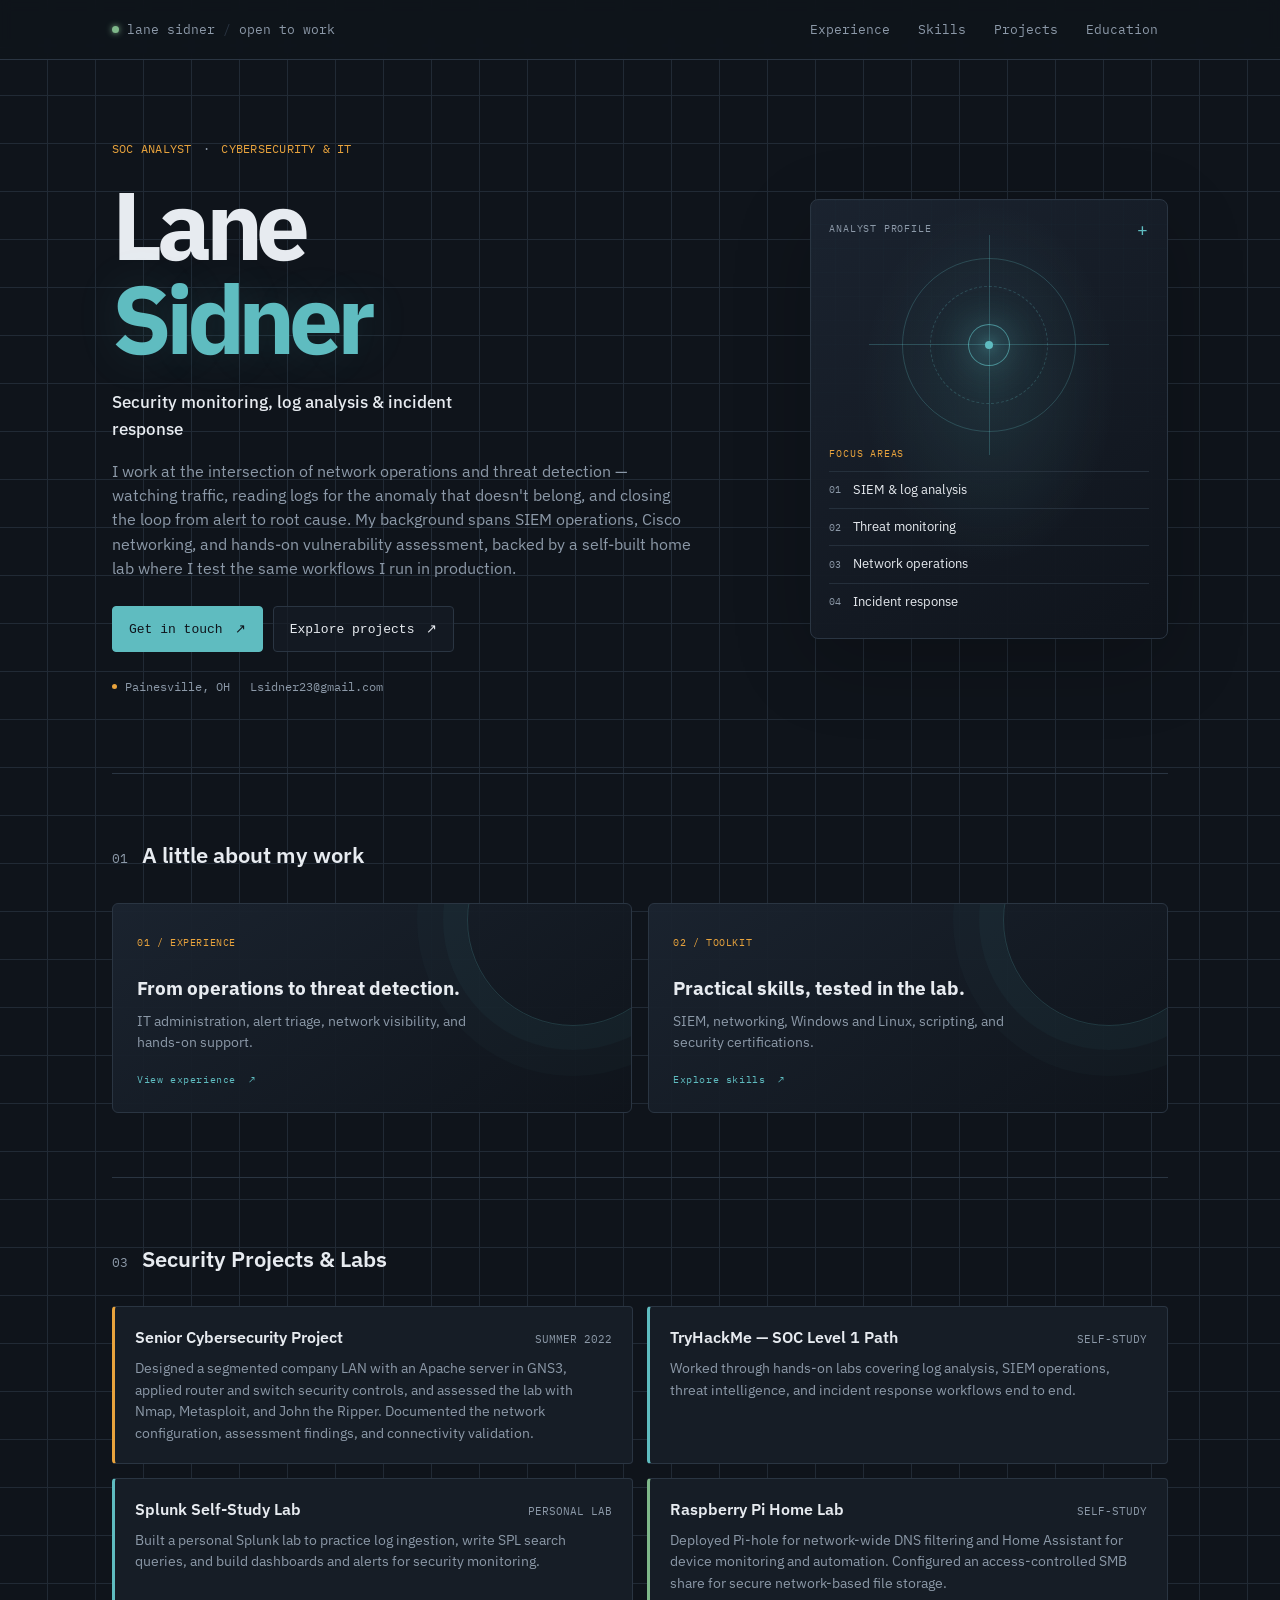
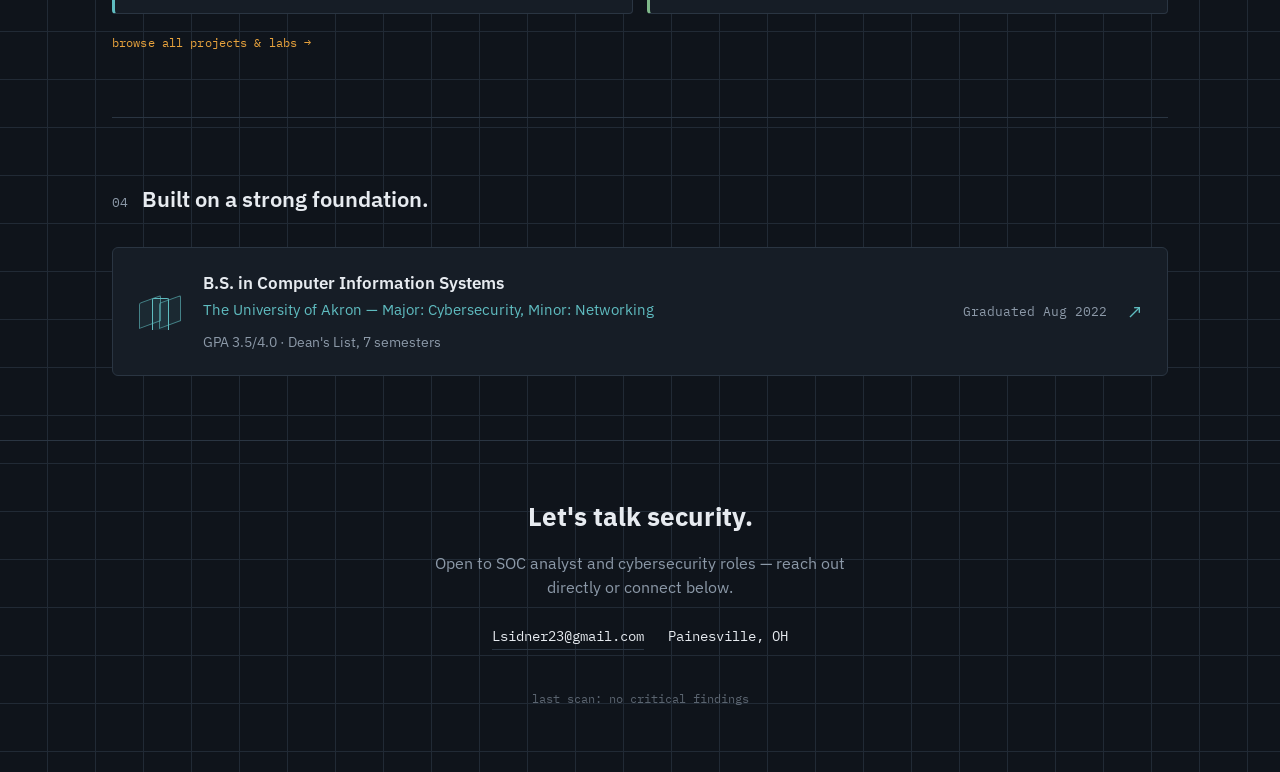
==== commit fe3b6fac: "Expand cybersecurity capstone project page Co-authored-by: Copilot App <223556219+Copilot@users.nore" ====
--- a/index.html
+++ b/index.html
@@ -99,7 +99,7 @@
             <h3><a class="proj-link" href="projects/senior-cybersecurity-project.html">Senior Cybersecurity Project</a></h3>
             <span class="sev mono">SUMMER 2022</span>
           </div>
-          <p>Designed and built a secure company LAN with an Apache web server, then ran penetration tests against it. Documented every vulnerability found alongside its remediation. Configured and validated the routers, switches, and servers, and produced full technical write-ups of the configurations and results.</p>
+          <p>Designed a segmented company LAN with an Apache server in GNS3, applied router and switch security controls, and assessed the lab with Nmap, Metasploit, and John the Ripper. Documented the network configuration, assessment findings, and connectivity validation.</p>
         </article>
         <article class="proj tone-cyan">
           <div class="proj-head">
